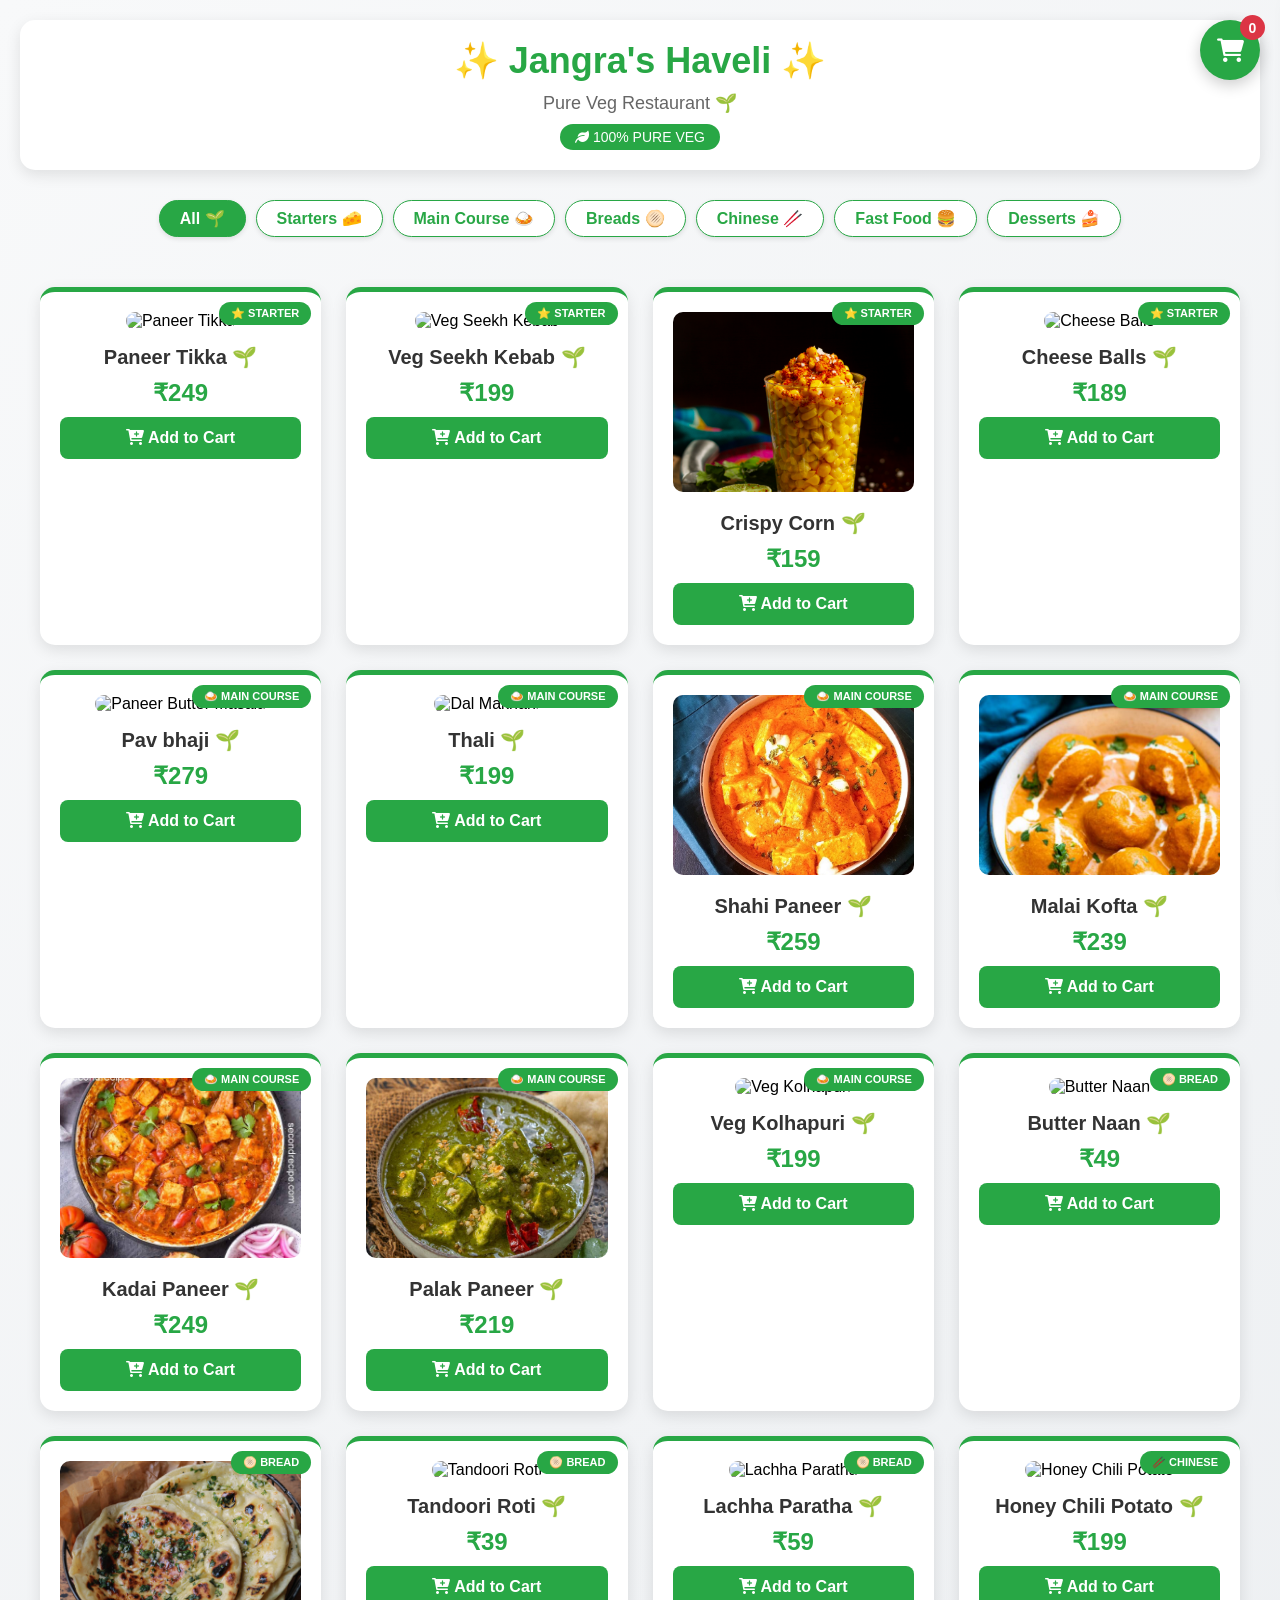
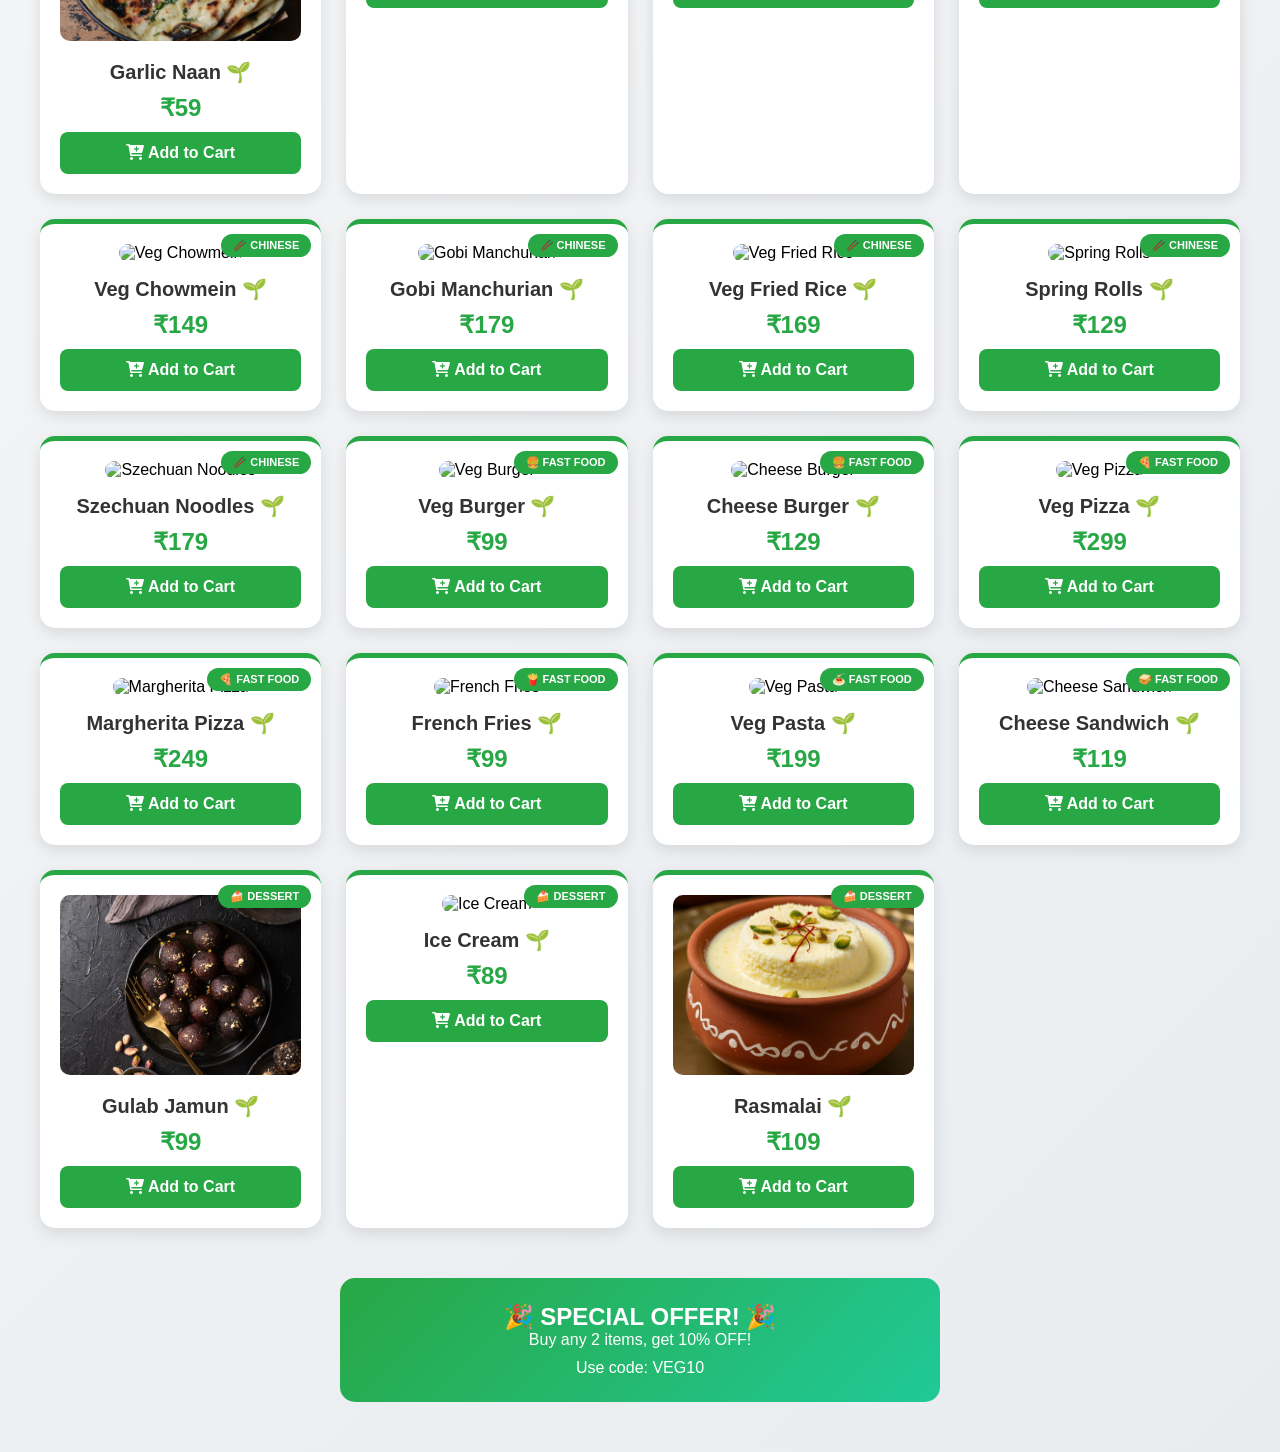
==== index.html @ 9ef777f1 "added website" ====
<!DOCTYPE html>
<html lang="en">
<head>
    <meta charset="UTF-8">
    <meta name="viewport" content="width=device-width, initial-scale=1.0">
    <title>Jangra's Haveli - Pure Veg! 🌱</title>
    <!-- Font Awesome Icons -->
    <link rel="stylesheet" href="https://cdnjs.cloudflare.com/ajax/libs/font-awesome/6.0.0/css/all.min.css">
    <style>
        * {
            margin: 0;
            padding: 0;
            box-sizing: border-box;
        }

        body {
            font-family: 'Segoe UI', Tahoma, Geneva, Verdana, sans-serif;
            background: linear-gradient(135deg, #f8f9fa, #e9ecef);
            min-height: 100vh;
            padding: 20px;
        }

        /* Cart Icon */
        .cart-icon {
            position: fixed;
            top: 20px;
            right: 20px;
            background: #28a745;
            color: white;
            width: 60px;
            height: 60px;
            border-radius: 50%;
            display: flex;
            justify-content: center;
            align-items: center;
            font-size: 24px;
            cursor: pointer;
            box-shadow: 0 5px 15px rgba(0,0,0,0.2);
            z-index: 1000;
        }

        .cart-count {
            position: absolute;
            top: -5px;
            right: -5px;
            background: #dc3545;
            color: white;
            width: 25px;
            height: 25px;
            border-radius: 50%;
            display: flex;
            justify-content: center;
            align-items: center;
            font-size: 14px;
            font-weight: bold;
        }

        /* Header */
        .header {
            text-align: center;
            margin-bottom: 30px;
            padding: 20px;
            background: white;
            border-radius: 15px;
            box-shadow: 0 5px 15px rgba(0,0,0,0.1);
        }

        .header h1 {
            color: #28a745;
            font-size: 36px;
            margin-bottom: 10px;
        }

        .header p {
            color: #666;
            font-size: 18px;
        }

        .veg-badge {
            display: inline-block;
            background: #28a745;
            color: white;
            padding: 5px 15px;
            border-radius: 20px;
            margin-top: 10px;
            font-size: 14px;
        }

        /* Category Tags */
        .category-tags {
            display: flex;
            justify-content: center;
            gap: 10px;
            margin: 30px 0;
            flex-wrap: wrap;
        }

        .category-tag {
            background: white;
            color: #28a745;
            padding: 8px 20px;
            border-radius: 25px;
            font-weight: 600;
            cursor: pointer;
            transition: all 0.3s;
            box-shadow: 0 2px 5px rgba(0,0,0,0.1);
            border: 1px solid #28a745;
        }

        .category-tag:hover, .category-tag.active {
            background: #28a745;
            color: white;
        }

        /* Food Container */
        .food-container {
            display: grid;
            grid-template-columns: repeat(auto-fit, minmax(280px, 1fr));
            gap: 25px;
            max-width: 1400px;
            margin: 0 auto;
            padding: 20px;
        }

        .food-card {
            background: white;
            border-radius: 15px;
            padding: 20px;
            text-align: center;
            box-shadow: 0 5px 15px rgba(0,0,0,0.1);
            transition: transform 0.3s;
            position: relative;
            border-top: 5px solid #28a745;
        }

        .food-card:hover {
            transform: translateY(-5px);
            box-shadow: 0 10px 25px rgba(0,0,0,0.15);
        }

        .food-card img {
            width: 100%;
            height: 180px;
            object-fit: cover;
            border-radius: 10px;
            margin-bottom: 15px;
        }

        .food-card h3 {
            color: #333;
            font-size: 20px;
            margin-bottom: 10px;
        }

        .food-category {
            position: absolute;
            top: 10px;
            right: 10px;
            background: #28a745;
            color: white;
            padding: 5px 12px;
            border-radius: 20px;
            font-size: 11px;
            font-weight: bold;
        }

        .price {
            font-size: 24px;
            color: #28a745;
            font-weight: bold;
            margin: 10px 0;
        }

        .order-btn {
            background: #28a745;
            color: white;
            border: none;
            padding: 12px 20px;
            border-radius: 8px;
            font-size: 16px;
            font-weight: 600;
            cursor: pointer;
            transition: background 0.3s;
            width: 100%;
        }

        .order-btn:hover {
            background: #218838;
        }

        /* Cart Sidebar */
        .cart-sidebar {
            position: fixed;
            top: 0;
            right: -400px;
            width: 380px;
            height: 100vh;
            background: white;
            box-shadow: -5px 0 20px rgba(0,0,0,0.15);
            transition: right 0.3s;
            z-index: 1001;
            display: flex;
            flex-direction: column;
        }

        .cart-sidebar.open {
            right: 0;
        }

        .cart-header {
            background: #28a745;
            color: white;
            padding: 20px;
            display: flex;
            justify-content: space-between;
            align-items: center;
        }

        .close-btn {
            background: none;
            border: none;
            color: white;
            font-size: 24px;
            cursor: pointer;
        }

        .cart-items {
            flex: 1;
            overflow-y: auto;
            padding: 20px;
        }

        .cart-footer {
            padding: 20px;
            border-top: 2px solid #eee;
            background: #f8f9fa;
        }

        .cart-total {
            font-size: 20px;
            font-weight: bold;
            margin-bottom: 15px;
            color: #28a745;
        }

        .checkout-btn {
            width: 100%;
            padding: 15px;
            background: #007bff;
            color: white;
            border: none;
            border-radius: 8px;
            font-size: 18px;
            font-weight: bold;
            cursor: pointer;
        }

        .checkout-btn:hover {
            background: #0056b3;
        }

        /* Cart Item */
        .cart-item {
            display: flex;
            justify-content: space-between;
            align-items: center;
            padding: 10px;
            border-bottom: 1px solid #eee;
        }

        .cart-item-info h4 {
            margin-bottom: 5px;
            color: #333;
            font-size: 16px;
        }

        .cart-item-info p {
            color: #28a745;
            font-weight: bold;
        }

        .cart-item-controls {
            display: flex;
            align-items: center;
            gap: 8px;
        }

        .qty-btn {
            width: 28px;
            height: 28px;
            border: none;
            background: #28a745;
            color: white;
            border-radius: 5px;
            cursor: pointer;
            font-size: 16px;
            font-weight: bold;
        }

        .remove-btn {
            background: #dc3545;
            color: white;
            border: none;
            padding: 5px 10px;
            border-radius: 5px;
            cursor: pointer;
            font-size: 12px;
        }

        /* Checkout Popup */
        .checkout-popup {
            position: fixed;
            top: 0;
            left: 0;
            width: 100%;
            height: 100%;
            background: rgba(0,0,0,0.5);
            display: none;
            justify-content: center;
            align-items: center;
            z-index: 2000;
        }

        .checkout-popup.show {
            display: flex;
        }

        .checkout-content {
            background: white;
            padding: 30px;
            border-radius: 15px;
            width: 90%;
            max-width: 400px;
        }

        .checkout-content h2 {
            color: #28a745;
            margin-bottom: 20px;
            text-align: center;
        }

        .checkout-input {
            width: 100%;
            padding: 12px;
            margin: 10px 0;
            border: 2px solid #28a745;
            border-radius: 8px;
            font-size: 16px;
        }

        .checkout-buttons {
            display: flex;
            gap: 10px;
            margin-top: 20px;
        }

        .place-order-btn {
            flex: 2;
            padding: 12px;
            background: #28a745;
            color: white;
            border: none;
            border-radius: 8px;
            font-size: 16px;
            font-weight: bold;
            cursor: pointer;
        }

        .cancel-btn {
            flex: 1;
            padding: 12px;
            background: #dc3545;
            color: white;
            border: none;
            border-radius: 8px;
            font-size: 16px;
            font-weight: bold;
            cursor: pointer;
        }

        /* Popup Message */
        .popup {
            position: fixed;
            top: 50%;
            left: 50%;
            transform: translate(-50%, -50%) scale(0);
            background: #28a745;
            color: white;
            padding: 15px 30px;
            border-radius: 50px;
            font-size: 16px;
            font-weight: bold;
            box-shadow: 0 5px 20px rgba(0,0,0,0.2);
            transition: transform 0.3s;
            z-index: 3000;
        }

        .popup.show {
            transform: translate(-50%, -50%) scale(1);
        }

        /* Offer Box */
        .offer-box {
            background: linear-gradient(135deg, #28a745, #20c997);
            color: white;
            padding: 25px;
            border-radius: 15px;
            margin: 30px auto;
            max-width: 600px;
            text-align: center;
        }

        /* Responsive */
        @media (max-width: 600px) {
            .cart-sidebar {
                width: 100%;
                right: -100%;
            }
        }
    </style>
</head>
<body>

    <!-- Shopping Cart Icon -->
    <div class="cart-icon" onclick="openCart()">
        <i class="fas fa-shopping-cart"></i>
        <span id="cartCount" class="cart-count">0</span>
    </div>

    <!-- Header -->
    <div class="header">
        <h1>✨ Jangra's Haveli ✨</h1>
        <p>Pure Veg Restaurant 🌱</p>
        <span class="veg-badge"><i class="fas fa-leaf"></i> 100% PURE VEG</span>
    </div>

    <!-- Category Filters -->
    <div class="category-tags">
        <span class="category-tag active" onclick="filterFood('all')">All 🌱</span>
        <span class="category-tag" onclick="filterFood('starters')">Starters 🧀</span>
        <span class="category-tag" onclick="filterFood('maincourse')">Main Course 🍛</span>
        <span class="category-tag" onclick="filterFood('breads')">Breads 🫓</span>
        <span class="category-tag" onclick="filterFood('chinese')">Chinese 🥢</span>
        <span class="category-tag" onclick="filterFood('fastfood')">Fast Food 🍔</span>
        <span class="category-tag" onclick="filterFood('desserts')">Desserts 🍰</span>
    </div>

    <!-- Food Menu - ALL UNIQUE IMAGES! -->
    <div class="food-container" id="foodMenu">

        <!-- ============ STARTERS ============ -->
        
        <!-- Paneer Tikka -->
        <div class="food-card" data-category="starters">
            <span class="food-category">⭐ STARTER</span>
            <img src="https://images.unsplash.com/photo-1631452180519-c014fe946bc7?w=400" alt="Paneer Tikka">
            <h3>Paneer Tikka 🌱</h3>
            <p class="price">₹249</p>
            <button class="order-btn" onclick="addToCart('Paneer Tikka', 249)">
                <i class="fas fa-cart-plus"></i> Add to Cart
            </button>
        </div>

        <!-- Veg Seekh Kebab -->
        <div class="food-card" data-category="starters">
            <span class="food-category">⭐ STARTER</span>
            <img src="https://images.unsplash.com/photo-1567188040759-fb8a883dc6d8?w=400" alt="Veg Seekh Kebab">
            <h3>Veg Seekh Kebab 🌱</h3>
            <p class="price">₹199</p>
            <button class="order-btn" onclick="addToCart('Veg Seekh Kebab', 199)">
                <i class="fas fa-cart-plus"></i> Add to Cart
            </button>
        </div>

        

        <!-- Crispy Corn -->
        <div class="food-card" data-category="starters">
            <span class="food-category">⭐ STARTER</span>
            <img src="assets/images/crispycorn.jpg" alt="Crispy Corn">
            <h3>Crispy Corn 🌱</h3>
            <p class="price">₹159</p>
            <button class="order-btn" onclick="addToCart('Crispy Corn', 159)">
                <i class="fas fa-cart-plus"></i> Add to Cart
            </button>
        </div>

        <!-- Cheese Balls -->
        <div class="food-card" data-category="starters">
            <span class="food-category">⭐ STARTER</span>
            <img src="assets/images/cheeseballs.jpg" alt="Cheese Balls">
            <h3>Cheese Balls 🌱</h3>
            <p class="price">₹189</p>
            <button class="order-btn" onclick="addToCart('Cheese Balls', 189)">
                <i class="fas fa-cart-plus"></i> Add to Cart
            </button>
        </div>

        <!-- ============ MAIN COURSE - ALL UNIQUE! ============ -->

        <!-- Paneer Butter Masala - UNIQUE IMAGE 1 -->
        <div class="food-card" data-category="maincourse">
            <span class="food-category">🍛 MAIN COURSE</span>
            <img src="https://images.unsplash.com/photo-1606491956689-2ea866880c84?w=400" alt="Paneer Butter Masala">
            <h3>Pav bhaji  🌱</h3>
            <p class="price">₹279</p>
            <button class="order-btn" onclick="addToCart('Paneer Butter Masala', 279)">
                <i class="fas fa-cart-plus"></i> Add to Cart
            </button>
        </div>

        <!-- Dal Makhani - UNIQUE IMAGE 2 -->
        <div class="food-card" data-category="maincourse">
            <span class="food-category">🍛 MAIN COURSE</span>
            <img src="https://images.unsplash.com/photo-1546833999-b9f581a1996d?w=400" alt="Dal Makhani">
            <h3>Thali 🌱</h3>
            <p class="price">₹199</p>
            <button class="order-btn" onclick="addToCart('Dal Makhani', 199)">
                <i class="fas fa-cart-plus"></i> Add to Cart
            </button>
        </div>

        <!-- Shahi Paneer - UNIQUE IMAGE 3 (Different from Paneer Butter Masala) -->
        <div class="food-card" data-category="maincourse">
            <span class="food-category">🍛 MAIN COURSE</span>
            <img src="assets/images/ShahiPanner.jpg" alt="Shahi Paneer">
            <h3>Shahi Paneer 🌱</h3>
            <p class="price">₹259</p>
            <button class="order-btn" onclick="addToCart('Shahi Paneer', 259)">
                <i class="fas fa-cart-plus"></i> Add to Cart
            </button>
        </div>

        <!-- Malai Kofta - UNIQUE IMAGE 4 -->
        <div class="food-card" data-category="maincourse">
            <span class="food-category">🍛 MAIN COURSE</span>
            <img src="assets/images/MalaiKofta.jpg" alt="Malai Kofta">
            <h3>Malai Kofta 🌱</h3>
            <p class="price">₹239</p>
            <button class="order-btn" onclick="addToCart('Malai Kofta', 239)">
                <i class="fas fa-cart-plus"></i> Add to Cart
            </button>
        </div>

        <!-- Kadai Paneer - UNIQUE IMAGE 5 -->
        <div class="food-card" data-category="maincourse">
            <span class="food-category">🍛 MAIN COURSE</span>
            <img src="assets/images/kadaipanner.jpg" alt="Kadai Paneer">
            <h3>Kadai Paneer 🌱</h3>
            <p class="price">₹249</p>
            <button class="order-btn" onclick="addToCart('Kadai Paneer', 249)">
                <i class="fas fa-cart-plus"></i> Add to Cart
            </button>
        </div>

        <!-- Palak Paneer - UNIQUE IMAGE 6 -->
        <div class="food-card" data-category="maincourse">
            <span class="food-category">🍛 MAIN COURSE</span>
            <img src="assets/images/PalakPaneer.jpg" alt="Palak Paneer">
            <h3>Palak Paneer 🌱</h3>
            <p class="price">₹219</p>
            <button class="order-btn" onclick="addToCart('Palak Paneer', 219)">
                <i class="fas fa-cart-plus"></i> Add to Cart
            </button>
        </div>

        <!-- Veg Kolhapuri - UNIQUE IMAGE 7 -->
        <div class="food-card" data-category="maincourse">
            <span class="food-category">🍛 MAIN COURSE</span>
            <img src="assets/images/vegkolhapuri.jpg" alt="Veg Kolhapuri">
            <h3>Veg Kolhapuri 🌱</h3>
            <p class="price">₹199</p>
            <button class="order-btn" onclick="addToCart('Veg Kolhapuri', 199)">
                <i class="fas fa-cart-plus"></i> Add to Cart
            </button>
        </div>

        <!-- ============ BREADS ============ -->

        <!-- Butter Naan -->
        <div class="food-card" data-category="breads">
            <span class="food-category">🫓 BREAD</span>
            <img src="https://images.unsplash.com/photo-1601050690597-df0568f70950?w=400" alt="Butter Naan">
            <h3>Butter Naan 🌱</h3>
            <p class="price">₹49</p>
            <button class="order-btn" onclick="addToCart('Butter Naan', 49)">
                <i class="fas fa-cart-plus"></i> Add to Cart
            </button>
        </div>

        <!-- Garlic Naan -->
        <div class="food-card" data-category="breads">
            <span class="food-category">🫓 BREAD</span>
            <img src="assets/images/garlicnaan.jpg" alt="Garlic Naan">
            <h3>Garlic Naan 🌱</h3>
            <p class="price">₹59</p>
            <button class="order-btn" onclick="addToCart('Garlic Naan', 59)">
                <i class="fas fa-cart-plus"></i> Add to Cart
            </button>
        </div>

        <!-- Tandoori Roti -->
        <div class="food-card" data-category="breads">
            <span class="food-category">🫓 BREAD</span>
            <img src="https://images.unsplash.com/photo-1601050690597-df0568f70950?w=400" alt="Tandoori Roti">
            <h3>Tandoori Roti 🌱</h3>
            <p class="price">₹39</p>
            <button class="order-btn" onclick="addToCart('Tandoori Roti', 39)">
                <i class="fas fa-cart-plus"></i> Add to Cart
            </button>
        </div>

        <!-- Lachha Paratha -->
        <div class="food-card" data-category="breads">
            <span class="food-category">🫓 BREAD</span>
            <img src="https://images.unsplash.com/photo-1601050690597-df0568f70950?w=400" alt="Lachha Paratha">
            <h3>Lachha Paratha 🌱</h3>
            <p class="price">₹59</p>
            <button class="order-btn" onclick="addToCart('Lachha Paratha', 59)">
                <i class="fas fa-cart-plus"></i> Add to Cart
            </button>
        </div>

        <!-- ============ CHINESE ============ -->

        <!-- Honey Chili Potato -->
        <div class="food-card" data-category="chinese">
            <span class="food-category">🥢 CHINESE</span>
            <img src="https://images.unsplash.com/photo-1606491956689-2ea866880c84?w=400" alt="Honey Chili Potato">
            <h3>Honey Chili Potato 🌱</h3>
            <p class="price">₹199</p>
            <button class="order-btn" onclick="addToCart('Honey Chili Potato', 199)">
                <i class="fas fa-cart-plus"></i> Add to Cart
            </button>
        </div>

        <!-- Veg Chowmein -->
        <div class="food-card" data-category="chinese">
            <span class="food-category">🥢 CHINESE</span>
            <img src="https://images.unsplash.com/photo-1585032226651-759b368d7246?w=400" alt="Veg Chowmein">
            <h3>Veg Chowmein 🌱</h3>
            <p class="price">₹149</p>
            <button class="order-btn" onclick="addToCart('Veg Chowmein', 149)">
                <i class="fas fa-cart-plus"></i> Add to Cart
            </button>
        </div>

        <!-- Gobi Manchurian -->
        <div class="food-card" data-category="chinese">
            <span class="food-category">🥢 CHINESE</span>
            <img src="https://images.unsplash.com/photo=1606491956689-2ea866880c84?w=400&bri=20" alt="Gobi Manchurian">
            <h3>Gobi Manchurian 🌱</h3>
            <p class="price">₹179</p>
            <button class="order-btn" onclick="addToCart('Gobi Manchurian', 179)">
                <i class="fas fa-cart-plus"></i> Add to Cart
            </button>
        </div>

        <!-- Veg Fried Rice -->
        <div class="food-card" data-category="chinese">
            <span class="food-category">🥢 CHINESE</span>
            <img src="https://images.unsplash.com/photo-1603133872878-684f208fb84b?w=400" alt="Veg Fried Rice">
            <h3>Veg Fried Rice 🌱</h3>
            <p class="price">₹169</p>
            <button class="order-btn" onclick="addToCart('Veg Fried Rice', 169)">
                <i class="fas fa-cart-plus"></i> Add to Cart
            </button>
        </div>

        <!-- Spring Rolls -->
        <div class="food-card" data-category="chinese">
            <span class="food-category">🥢 CHINESE</span>
            <img src="https://images.unsplash.com/photo-1629735860972-6c7e25d97e16?w=400" alt="Spring Rolls">
            <h3>Spring Rolls 🌱</h3>
            <p class="price">₹129</p>
            <button class="order-btn" onclick="addToCart('Spring Rolls', 129)">
                <i class="fas fa-cart-plus"></i> Add to Cart
            </button>
        </div>

        <!-- Szechuan Noodles -->
        <div class="food-card" data-category="chinese">
            <span class="food-category">🥢 CHINESE</span>
            <img src="https://images.unsplash.com/photo-1585032226651-759b368d7246?w=400&sat=100" alt="Szechuan Noodles">
            <h3>Szechuan Noodles 🌱</h3>
            <p class="price">₹179</p>
            <button class="order-btn" onclick="addToCart('Szechuan Noodles', 179)">
                <i class="fas fa-cart-plus"></i> Add to Cart
            </button>
        </div>

        <!-- ============ FAST FOOD ============ -->

        <!-- Veg Burger -->
        <div class="food-card" data-category="fastfood">
            <span class="food-category">🍔 FAST FOOD</span>
            <img src="https://images.unsplash.com/photo-1568901346375-23c9450c58cd?w=400" alt="Veg Burger">
            <h3>Veg Burger 🌱</h3>
            <p class="price">₹99</p>
            <button class="order-btn" onclick="addToCart('Veg Burger', 99)">
                <i class="fas fa-cart-plus"></i> Add to Cart
            </button>
        </div>

        <!-- Cheese Burger -->
        <div class="food-card" data-category="fastfood">
            <span class="food-category">🍔 FAST FOOD</span>
            <img src="https://images.unsplash.com/photo-1568901346375-23c9450c58cd?w=400&bri=10" alt="Cheese Burger">
            <h3>Cheese Burger 🌱</h3>
            <p class="price">₹129</p>
            <button class="order-btn" onclick="addToCart('Cheese Burger', 129)">
                <i class="fas fa-cart-plus"></i> Add to Cart
            </button>
        </div>

        <!-- Veg Pizza -->
        <div class="food-card" data-category="fastfood">
            <span class="food-category">🍕 FAST FOOD</span>
            <img src="https://images.unsplash.com/photo-1565299624946-b28f40a0ae38?w=400" alt="Veg Pizza">
            <h3>Veg Pizza 🌱</h3>
            <p class="price">₹299</p>
            <button class="order-btn" onclick="addToCart('Veg Pizza', 299)">
                <i class="fas fa-cart-plus"></i> Add to Cart
            </button>
        </div>

        <!-- Margherita Pizza -->
        <div class="food-card" data-category="fastfood">
            <span class="food-category">🍕 FAST FOOD</span>
            <img src="https://images.unsplash.com/photo-1565299624946-b28f40a0ae38?w=400&sat=-50" alt="Margherita Pizza">
            <h3>Margherita Pizza 🌱</h3>
            <p class="price">₹249</p>
            <button class="order-btn" onclick="addToCart('Margherita Pizza', 249)">
                <i class="fas fa-cart-plus"></i> Add to Cart
            </button>
        </div>

        <!-- French Fries -->
        <div class="food-card" data-category="fastfood">
            <span class="food-category">🍟 FAST FOOD</span>
            <img src="https://images.unsplash.com/photo-1573080496219-bb080dd4f877?w=400" alt="French Fries">
            <h3>French Fries 🌱</h3>
            <p class="price">₹99</p>
            <button class="order-btn" onclick="addToCart('French Fries', 99)">
                <i class="fas fa-cart-plus"></i> Add to Cart
            </button>
        </div>

        <!-- Veg Pasta -->
        <div class="food-card" data-category="fastfood">
            <span class="food-category">🍝 FAST FOOD</span>
            <img src="https://images.unsplash.com/photo-1551180253-71855ce54140?w=400" alt="Veg Pasta">
            <h3>Veg Pasta 🌱</h3>
            <p class="price">₹199</p>
            <button class="order-btn" onclick="addToCart('Veg Pasta', 199)">
                <i class="fas fa-cart-plus"></i> Add to Cart
            </button>
        </div>

        <!-- Cheese Sandwich -->
        <div class="food-card" data-category="fastfood">
            <span class="food-category">🥪 FAST FOOD</span>
            <img src="https://images.unsplash.com/photo-1528735602780-2552fd46c7af?w=400" alt="Cheese Sandwich">
            <h3>Cheese Sandwich 🌱</h3>
            <p class="price">₹119</p>
            <button class="order-btn" onclick="addToCart('Cheese Sandwich', 119)">
                <i class="fas fa-cart-plus"></i> Add to Cart
            </button>
        </div>

        <!-- ============ DESSERTS ============ -->

        <!-- Gulab Jamun -->
        <div class="food-card" data-category="desserts">
            <span class="food-category">🍰 DESSERT</span>
            <img src="assets/images/gulabjamun.jpg" alt="Gulab Jamun">
            <h3>Gulab Jamun 🌱</h3>
            <p class="price">₹99</p>
            <button class="order-btn" onclick="addToCart('Gulab Jamun', 99)">
                <i class="fas fa-cart-plus"></i> Add to Cart
            </button>
        </div>

        <!-- Ice Cream -->
        <div class="food-card" data-category="desserts">
            <span class="food-category">🍰 DESSERT</span>
            <img src="https://images.unsplash.com/photo-1563805042-7684c019e1cb?w=400" alt="Ice Cream">
            <h3>Ice Cream 🌱</h3>
            <p class="price">₹89</p>
            <button class="order-btn" onclick="addToCart('Ice Cream', 89)">
                <i class="fas fa-cart-plus"></i> Add to Cart
            </button>
        </div>

        <!-- Rasmalai -->
        <div class="food-card" data-category="desserts">
            <span class="food-category">🍰 DESSERT</span>
            <img src="assets/images/rasmalai.jpg" alt="Rasmalai">
            <h3>Rasmalai 🌱</h3>
            <p class="price">₹109</p>
            <button class="order-btn" onclick="addToCart('Rasmalai', 109)">
                <i class="fas fa-cart-plus"></i> Add to Cart
            </button>
        </div>
    </div>

    <!-- Special Offer -->
    <div class="offer-box">
        <h2>🎉 SPECIAL OFFER! 🎉</h2>
        <p>Buy any 2 items, get 10% OFF!</p>
        <p style="font-size: 16px; margin-top: 10px;">Use code: VEG10</p>
    </div>

    <!-- Cart Sidebar -->
    <div id="cartSidebar" class="cart-sidebar">
        <div class="cart-header">
            <h2><i class="fas fa-shopping-cart"></i> Your Cart</h2>
            <button class="close-btn" onclick="closeCart()"><i class="fas fa-times"></i></button>
        </div>
        
        <div id="cartItems" class="cart-items">
            <!-- Cart items will appear here -->
        </div>
        
        <div class="cart-footer">
            <div class="cart-total">
                <span>Total:</span>
                <span id="cartTotal">₹0</span>
            </div>
            <button class="checkout-btn" onclick="showCheckout()">
                <i class="fas fa-credit-card"></i> Proceed to Checkout
            </button>
        </div>
    </div>

    <!-- Checkout Form -->
    <div id="checkoutForm" class="checkout-popup">
        <div class="checkout-content">
            <h2><i class="fas fa-user"></i> Your Details</h2>
            <input type="text" id="customerName" placeholder="Enter your name" class="checkout-input">
            <input type="tel" id="customerPhone" placeholder="Phone number" class="checkout-input">
            <input type="text" id="customerAddress" placeholder="Delivery address" class="checkout-input">
            
            <div class="checkout-buttons">
                <button onclick="placeOrder()" class="place-order-btn">
                    <i class="fas fa-check"></i> Place Order
                </button>
                <button onclick="closeCheckout()" class="cancel-btn">
                    <i class="fas fa-times"></i> Cancel
                </button>
            </div>
        </div>
    </div>

    <!-- Popup Message -->
    <div id="popupMessage" class="popup">
        <p>✨</p>
    </div>

    <!-- JavaScript -->
    <script>
        // ==================== CART SYSTEM ====================
        
        // Cart array to store items
        let cart = [];

        // YOUR GOOGLE APPS SCRIPT URL - Replace with your actual URL
        const APPS_SCRIPT_URL = "https://script.google.com/macros/s/AKfycbxEisM8ssKRTNgsio_4eOqiut0iPle2u9twQnSRrlGJENIhLtRawv-g0-tTVxr9q0ot/exec";

        // Add to cart function
        function addToCart(name, price) {
            // Check if item already exists
            let found = false;
            for (let i = 0; i < cart.length; i++) {
                if (cart[i].name === name) {
                    cart[i].quantity++;
                    found = true;
                    break;
                }
            }
            
            // If new item, add to cart
            if (!found) {
                cart.push({
                    name: name,
                    price: price,
                    quantity: 1
                });
            }
            
            // Update cart display
            updateCart();
            
            // Show success message
            showPopup(`✅ ${name} added to cart!`);
        }

        // Update cart display
        function updateCart() {
            // Update cart count
            let totalItems = 0;
            for (let i = 0; i < cart.length; i++) {
                totalItems += cart[i].quantity;
            }
            document.getElementById('cartCount').textContent = totalItems;
            
            // Display cart items
            let cartHtml = '';
            let totalPrice = 0;
            
            for (let i = 0; i < cart.length; i++) {
                let item = cart[i];
                cartHtml += `
                    <div class="cart-item">
                        <div class="cart-item-info">
                            <h4>${item.name}</h4>
                            <p>₹${item.price} x ${item.quantity} = ₹${item.price * item.quantity}</p>
                        </div>
                        <div class="cart-item-controls">
                            <button class="qty-btn" onclick="changeQuantity(${i}, -1)">-</button>
                            <span>${item.quantity}</span>
                            <button class="qty-btn" onclick="changeQuantity(${i}, 1)">+</button>
                            <button class="remove-btn" onclick="removeItem(${i})">Remove</button>
                        </div>
                    </div>
                `;
                totalPrice += item.price * item.quantity;
            }
            
            if (cart.length === 0) {
                cartHtml = '<p style="text-align: center; padding: 20px;">🛒 Your cart is empty</p>';
            }
            
            document.getElementById('cartItems').innerHTML = cartHtml;
            document.getElementById('cartTotal').textContent = '₹' + totalPrice;
        }

        // Change quantity
        function changeQuantity(index, change) {
            cart[index].quantity += change;
            
            if (cart[index].quantity <= 0) {
                cart.splice(index, 1);
            }
            
            updateCart();
        }

        // Remove item
        function removeItem(index) {
            cart.splice(index, 1);
            updateCart();
            showPopup('🗑️ Item removed');
        }

        // Open cart
        function openCart() {
            document.getElementById('cartSidebar').classList.add('open');
        }

        // Close cart
        function closeCart() {
            document.getElementById('cartSidebar').classList.remove('open');
        }

        // Show checkout form
        function showCheckout() {
            if (cart.length === 0) {
                showPopup('❌ Your cart is empty!');
                return;
            }
            document.getElementById('checkoutForm').classList.add('show');
        }

        // Close checkout form
        function closeCheckout() {
            document.getElementById('checkoutForm').classList.remove('show');
        }

        // Place order
        function placeOrder() {
            // Get customer details
            let name = document.getElementById('customerName').value;
            let phone = document.getElementById('customerPhone').value;
            let address = document.getElementById('customerAddress').value;
            
            // Validate
            if (!name || !phone || !address) {
                showPopup('❌ Please fill all details!');
                return;
            }
            
            // Calculate total
            let total = 0;
            for (let item of cart) {
                total += item.price * item.quantity;
            }
            
            // Prepare order data
            let orderData = {
                name: name,
                phone: phone,
                address: address,
                items: cart,
                total: total
            };
            
            // Show success message
            showPopup('✅ Order placed successfully!');
            
            // Clear cart
            cart = [];
            updateCart();
            closeCart();
            closeCheckout();
            
            // Clear input fields
            document.getElementById('customerName').value = '';
            document.getElementById('customerPhone').value = '';
            document.getElementById('customerAddress').value = '';
            
            // Log order (you can see this in console)
            console.log('Order placed:', orderData);
            
            // If you want to send email, uncomment this:
            // sendEmail(orderData);
        }

        // Show popup message
        function showPopup(message) {
            let popup = document.getElementById('popupMessage');
            popup.innerHTML = `<p>${message}</p>`;
            popup.classList.add('show');
            
            setTimeout(() => {
                popup.classList.remove('show');
            }, 2000);
        }

        // ==================== FILTER SYSTEM ====================

        // Filter food by category
        function filterFood(category) {
            let foods = document.querySelectorAll('.food-card');
            
            // Update active tag
            let tags = document.querySelectorAll('.category-tag');
            tags.forEach(tag => {
                if (tag.textContent.toLowerCase().includes(category === 'all' ? 'all' : category)) {
                    tag.classList.add('active');
                } else {
                    tag.classList.remove('active');
                }
            });
            
            // Show/hide foods
            foods.forEach(food => {
                if (category === 'all' || food.dataset.category === category) {
                    food.style.display = 'block';
                } else {
                    food.style.display = 'none';
                }
            });
        }

        // Welcome message
        window.onload = function() {
            showPopup('✨ Welcome to Jangra\'s Haveli! ✨');
            console.log('Website loaded successfully!');
        }
    </script>
</body>
</html>
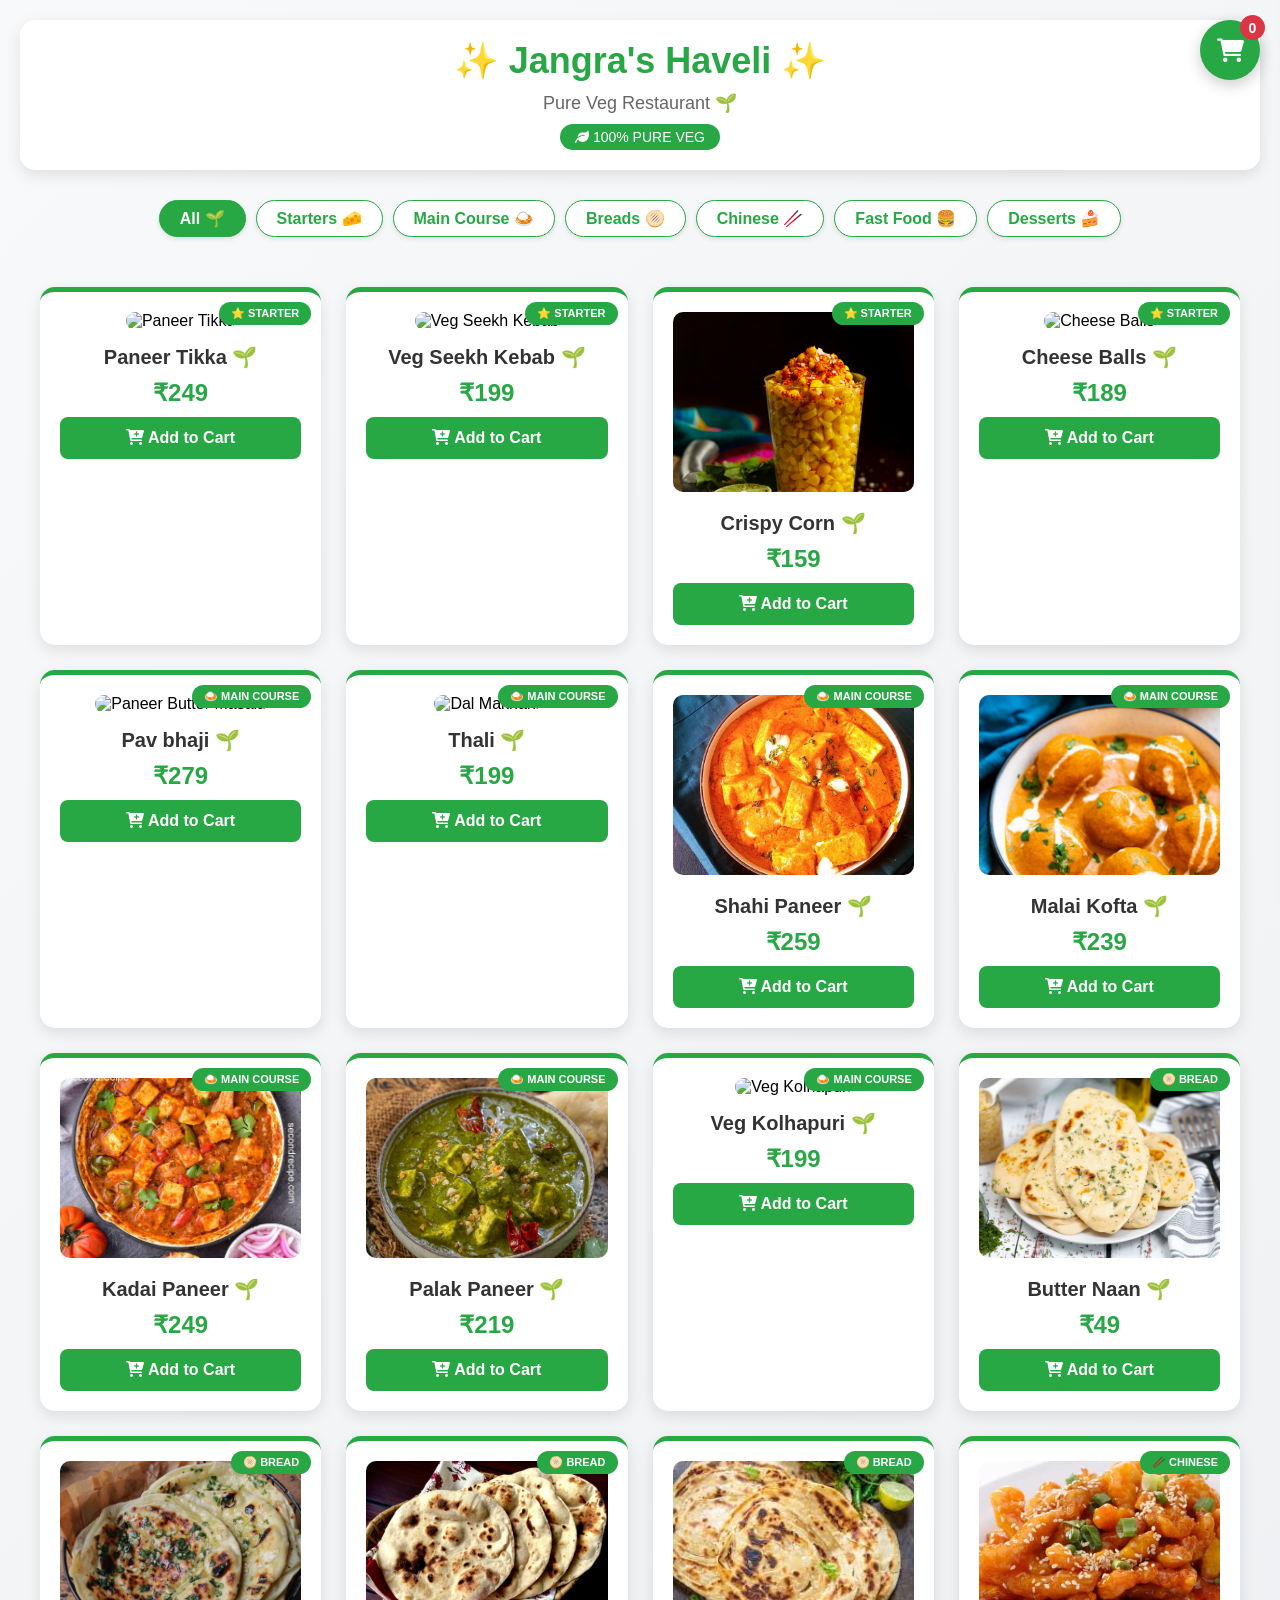
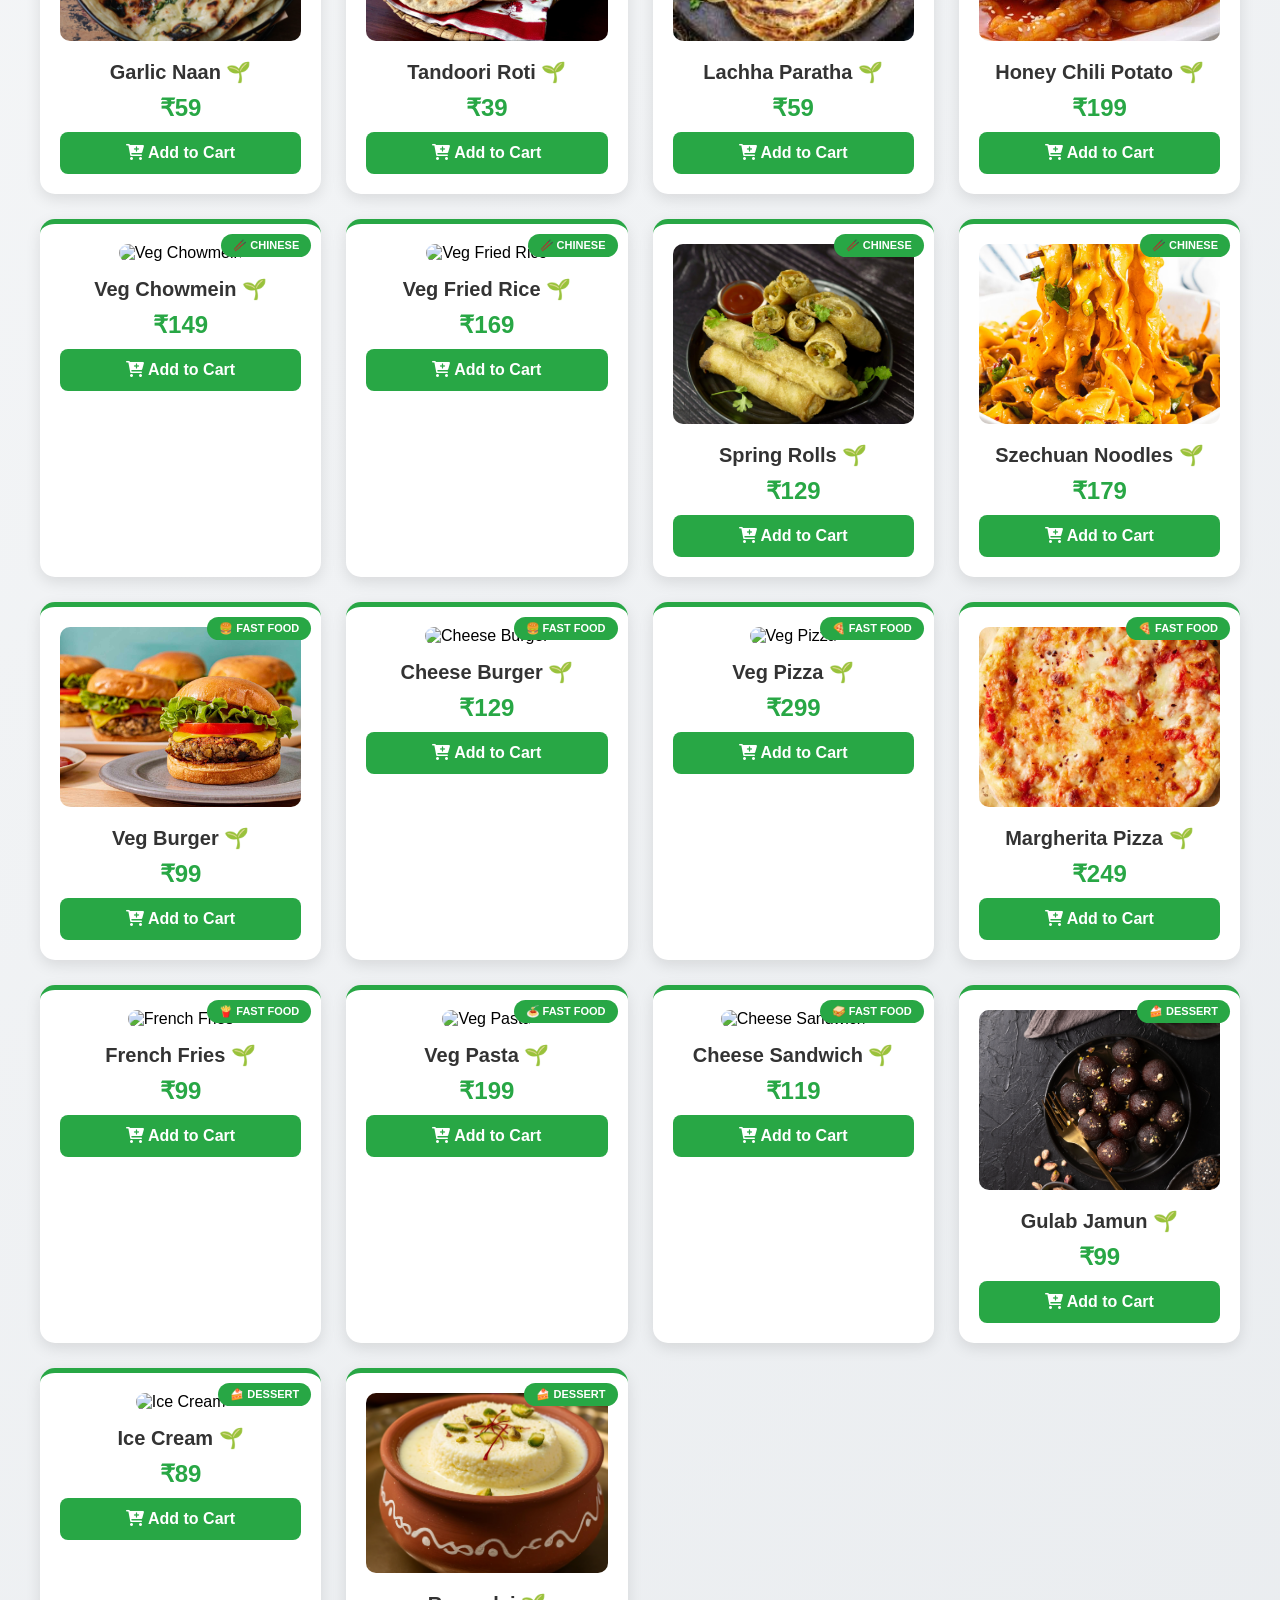
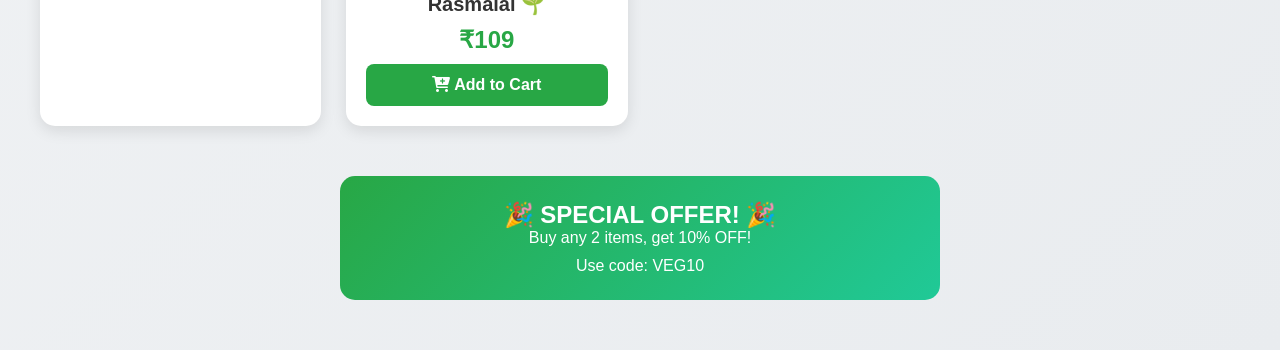
==== commit 73e55095: "updated website" ====
--- a/index.html
+++ b/index.html
@@ -580,7 +580,7 @@
         <!-- Butter Naan -->
         <div class="food-card" data-category="breads">
             <span class="food-category">🫓 BREAD</span>
-            <img src="https://images.unsplash.com/photo-1601050690597-df0568f70950?w=400" alt="Butter Naan">
+            <img src="assets/images/butternaan.jpg" alt="Butter Naan">
             <h3>Butter Naan 🌱</h3>
             <p class="price">₹49</p>
             <button class="order-btn" onclick="addToCart('Butter Naan', 49)">
@@ -602,7 +602,7 @@
         <!-- Tandoori Roti -->
         <div class="food-card" data-category="breads">
             <span class="food-category">🫓 BREAD</span>
-            <img src="https://images.unsplash.com/photo-1601050690597-df0568f70950?w=400" alt="Tandoori Roti">
+            <img src="assets/images/TandooriRoti.jpg" alt="Tandoori Roti">
             <h3>Tandoori Roti 🌱</h3>
             <p class="price">₹39</p>
             <button class="order-btn" onclick="addToCart('Tandoori Roti', 39)">
@@ -613,7 +613,7 @@
         <!-- Lachha Paratha -->
         <div class="food-card" data-category="breads">
             <span class="food-category">🫓 BREAD</span>
-            <img src="https://images.unsplash.com/photo-1601050690597-df0568f70950?w=400" alt="Lachha Paratha">
+            <img src="assets/images/LachhaParatha.jpg" alt="Lachha Paratha">
             <h3>Lachha Paratha 🌱</h3>
             <p class="price">₹59</p>
             <button class="order-btn" onclick="addToCart('Lachha Paratha', 59)">
@@ -626,7 +626,7 @@
         <!-- Honey Chili Potato -->
         <div class="food-card" data-category="chinese">
             <span class="food-category">🥢 CHINESE</span>
-            <img src="https://images.unsplash.com/photo-1606491956689-2ea866880c84?w=400" alt="Honey Chili Potato">
+            <img src="assets/images/honeychillipotato.jpg" alt="Honey Chili Potato">
             <h3>Honey Chili Potato 🌱</h3>
             <p class="price">₹199</p>
             <button class="order-btn" onclick="addToCart('Honey Chili Potato', 199)">
@@ -645,16 +645,7 @@
             </button>
         </div>
 
-        <!-- Gobi Manchurian -->
-        <div class="food-card" data-category="chinese">
-            <span class="food-category">🥢 CHINESE</span>
-            <img src="https://images.unsplash.com/photo=1606491956689-2ea866880c84?w=400&bri=20" alt="Gobi Manchurian">
-            <h3>Gobi Manchurian 🌱</h3>
-            <p class="price">₹179</p>
-            <button class="order-btn" onclick="addToCart('Gobi Manchurian', 179)">
-                <i class="fas fa-cart-plus"></i> Add to Cart
-            </button>
-        </div>
+        
 
         <!-- Veg Fried Rice -->
         <div class="food-card" data-category="chinese">
@@ -670,7 +661,7 @@
         <!-- Spring Rolls -->
         <div class="food-card" data-category="chinese">
             <span class="food-category">🥢 CHINESE</span>
-            <img src="https://images.unsplash.com/photo-1629735860972-6c7e25d97e16?w=400" alt="Spring Rolls">
+            <img src="assets/images/springrolls.jpg" alt="Spring Rolls">
             <h3>Spring Rolls 🌱</h3>
             <p class="price">₹129</p>
             <button class="order-btn" onclick="addToCart('Spring Rolls', 129)">
@@ -681,7 +672,7 @@
         <!-- Szechuan Noodles -->
         <div class="food-card" data-category="chinese">
             <span class="food-category">🥢 CHINESE</span>
-            <img src="https://images.unsplash.com/photo-1585032226651-759b368d7246?w=400&sat=100" alt="Szechuan Noodles">
+            <img src="assets/images/szechuannoodles.jpg" alt="Szechuan Noodles">
             <h3>Szechuan Noodles 🌱</h3>
             <p class="price">₹179</p>
             <button class="order-btn" onclick="addToCart('Szechuan Noodles', 179)">
@@ -694,7 +685,7 @@
         <!-- Veg Burger -->
         <div class="food-card" data-category="fastfood">
             <span class="food-category">🍔 FAST FOOD</span>
-            <img src="https://images.unsplash.com/photo-1568901346375-23c9450c58cd?w=400" alt="Veg Burger">
+            <img src="assets/images/vegburger.jpg" alt="Veg Burger">
             <h3>Veg Burger 🌱</h3>
             <p class="price">₹99</p>
             <button class="order-btn" onclick="addToCart('Veg Burger', 99)">
@@ -727,7 +718,7 @@
         <!-- Margherita Pizza -->
         <div class="food-card" data-category="fastfood">
             <span class="food-category">🍕 FAST FOOD</span>
-            <img src="https://images.unsplash.com/photo-1565299624946-b28f40a0ae38?w=400&sat=-50" alt="Margherita Pizza">
+            <img src="assets/images/margheritapizza.jpg" alt="Margherita Pizza">
             <h3>Margherita Pizza 🌱</h3>
             <p class="price">₹249</p>
             <button class="order-btn" onclick="addToCart('Margherita Pizza', 249)">
@@ -749,7 +740,7 @@
         <!-- Veg Pasta -->
         <div class="food-card" data-category="fastfood">
             <span class="food-category">🍝 FAST FOOD</span>
-            <img src="https://images.unsplash.com/photo-1551180253-71855ce54140?w=400" alt="Veg Pasta">
+            <img src="assets/images/vegPasta.jpg" alt="Veg Pasta">
             <h3>Veg Pasta 🌱</h3>
             <p class="price">₹199</p>
             <button class="order-btn" onclick="addToCart('Veg Pasta', 199)">
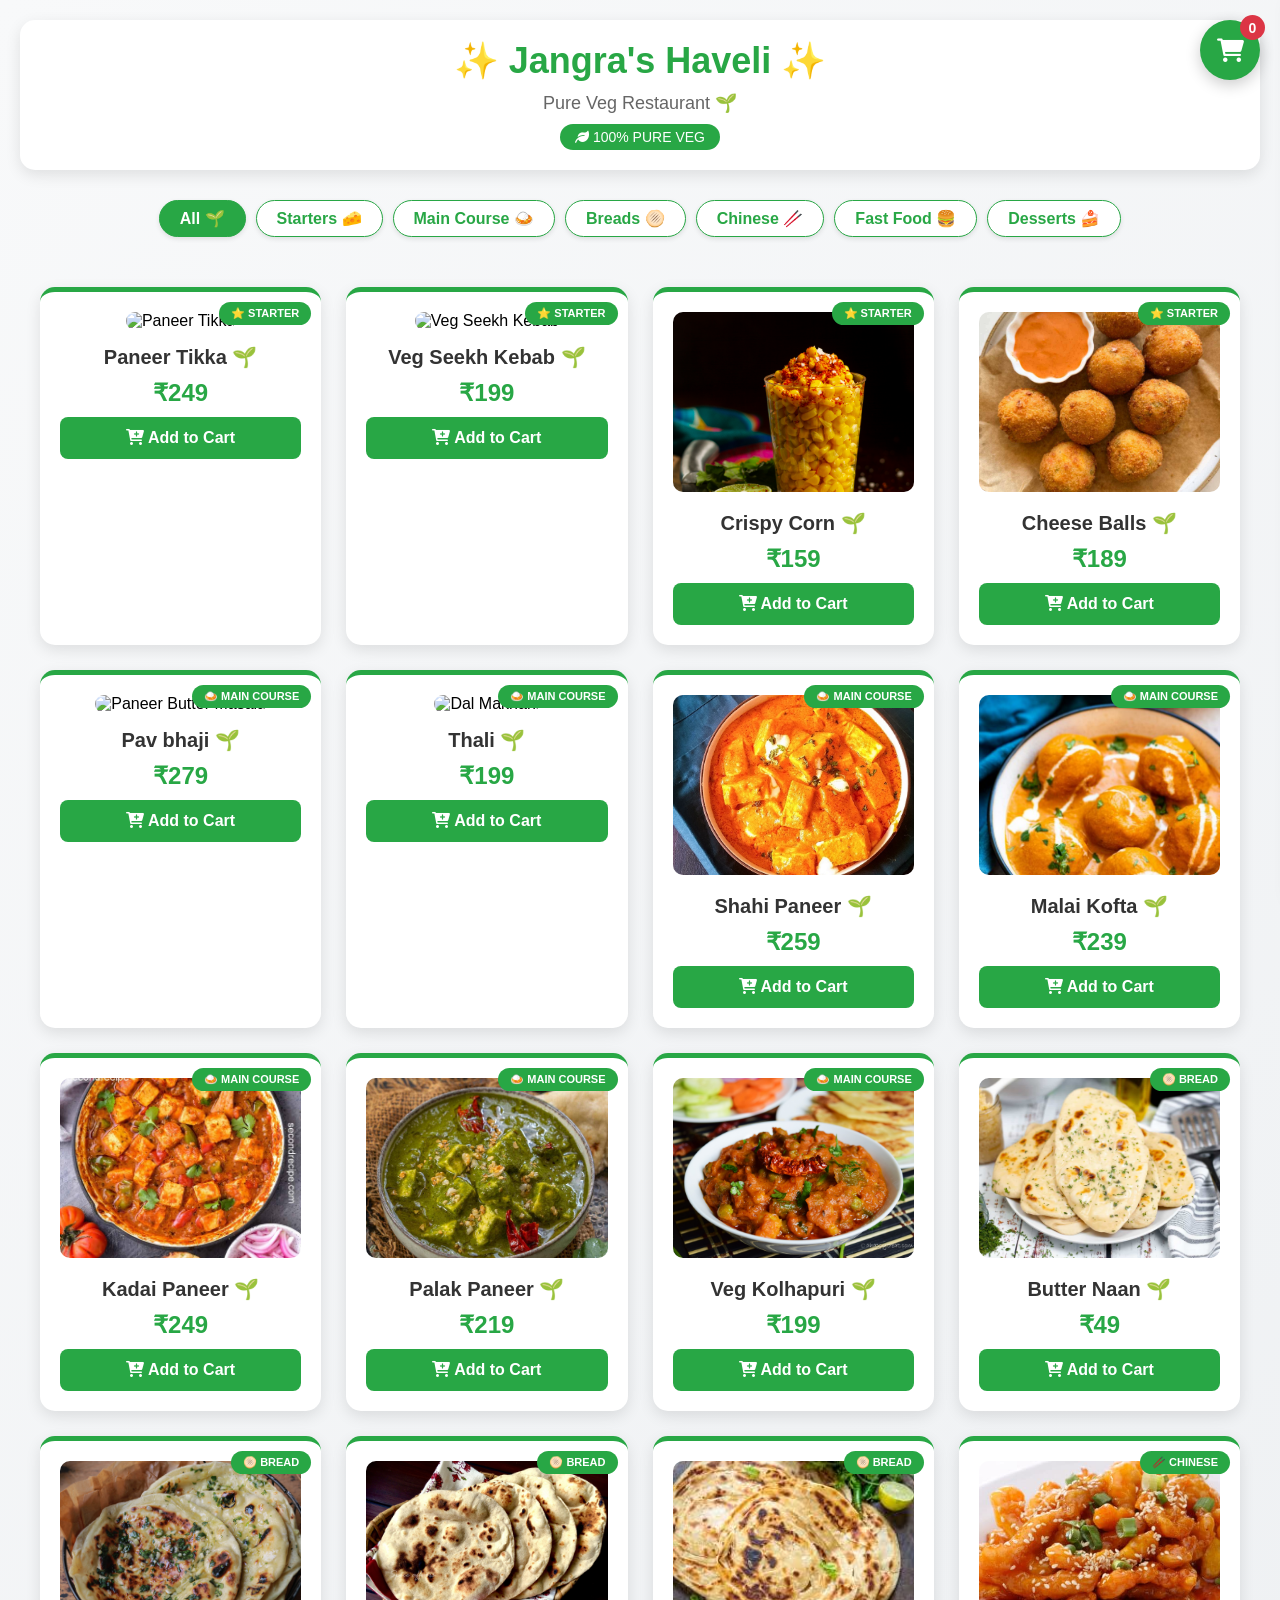
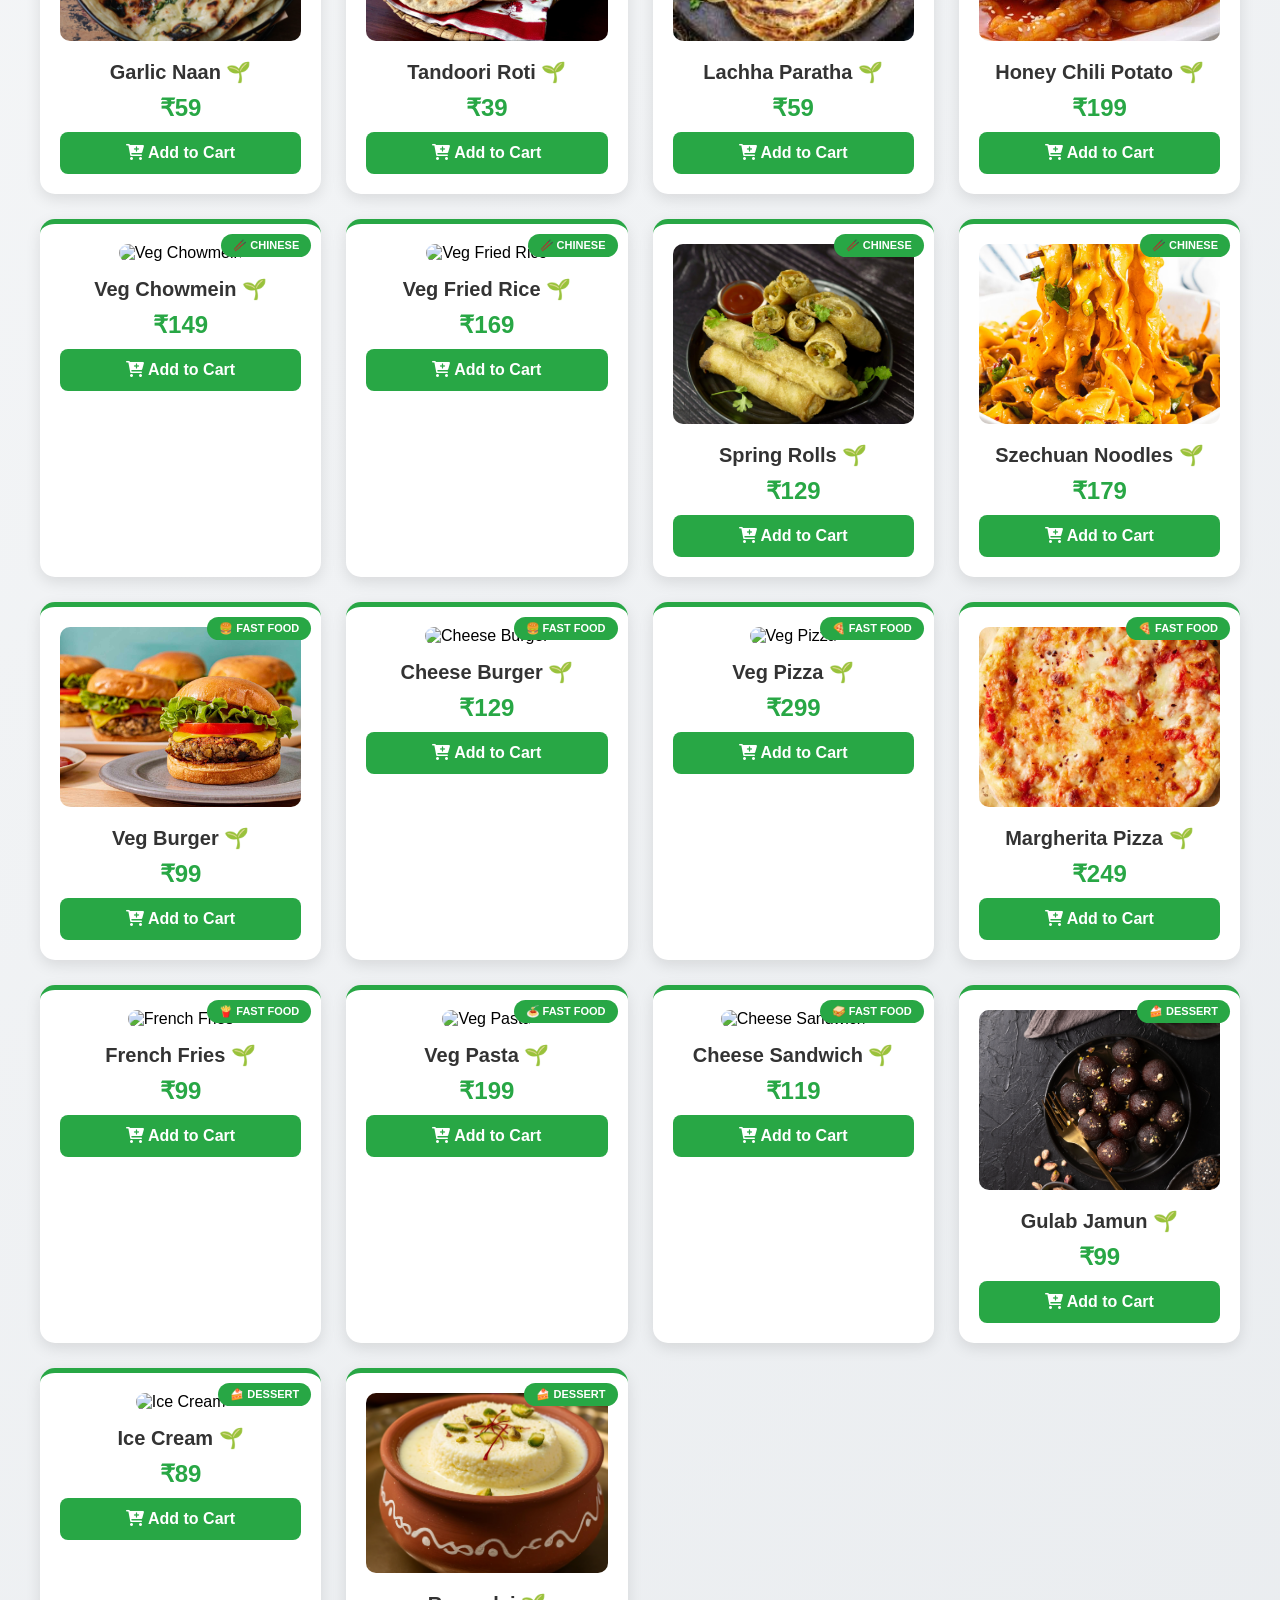
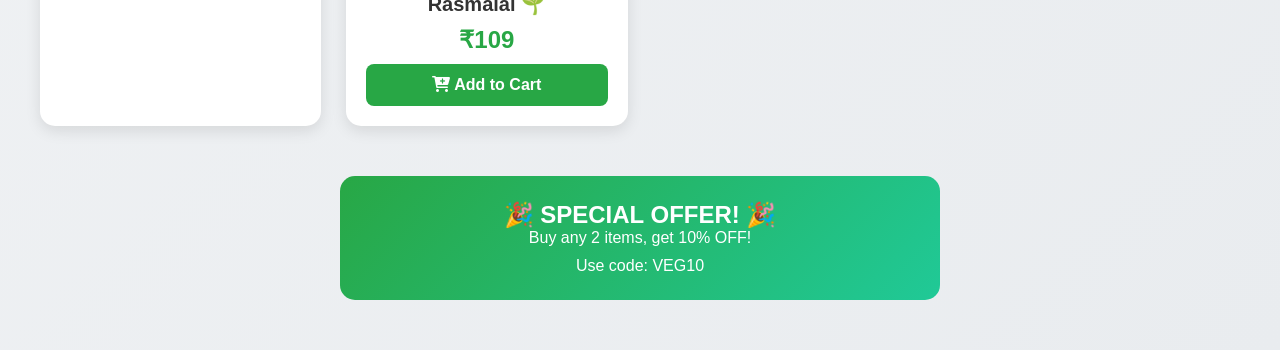
==== commit 0448b89c: "-" ====
--- a/index.html
+++ b/index.html
@@ -488,7 +488,7 @@
         <!-- Cheese Balls -->
         <div class="food-card" data-category="starters">
             <span class="food-category">⭐ STARTER</span>
-            <img src="assets/images/cheeseballs.jpg" alt="Cheese Balls">
+            <img src="assets/images/CheeseBalls.jpg" alt="Cheese Balls">
             <h3>Cheese Balls 🌱</h3>
             <p class="price">₹189</p>
             <button class="order-btn" onclick="addToCart('Cheese Balls', 189)">
@@ -567,7 +567,7 @@
         <!-- Veg Kolhapuri - UNIQUE IMAGE 7 -->
         <div class="food-card" data-category="maincourse">
             <span class="food-category">🍛 MAIN COURSE</span>
-            <img src="assets/images/vegkolhapuri.jpg" alt="Veg Kolhapuri">
+            <img src="assets/images/VegKolhapuri.jpg" alt="Veg Kolhapuri">
             <h3>Veg Kolhapuri 🌱</h3>
             <p class="price">₹199</p>
             <button class="order-btn" onclick="addToCart('Veg Kolhapuri', 199)">
